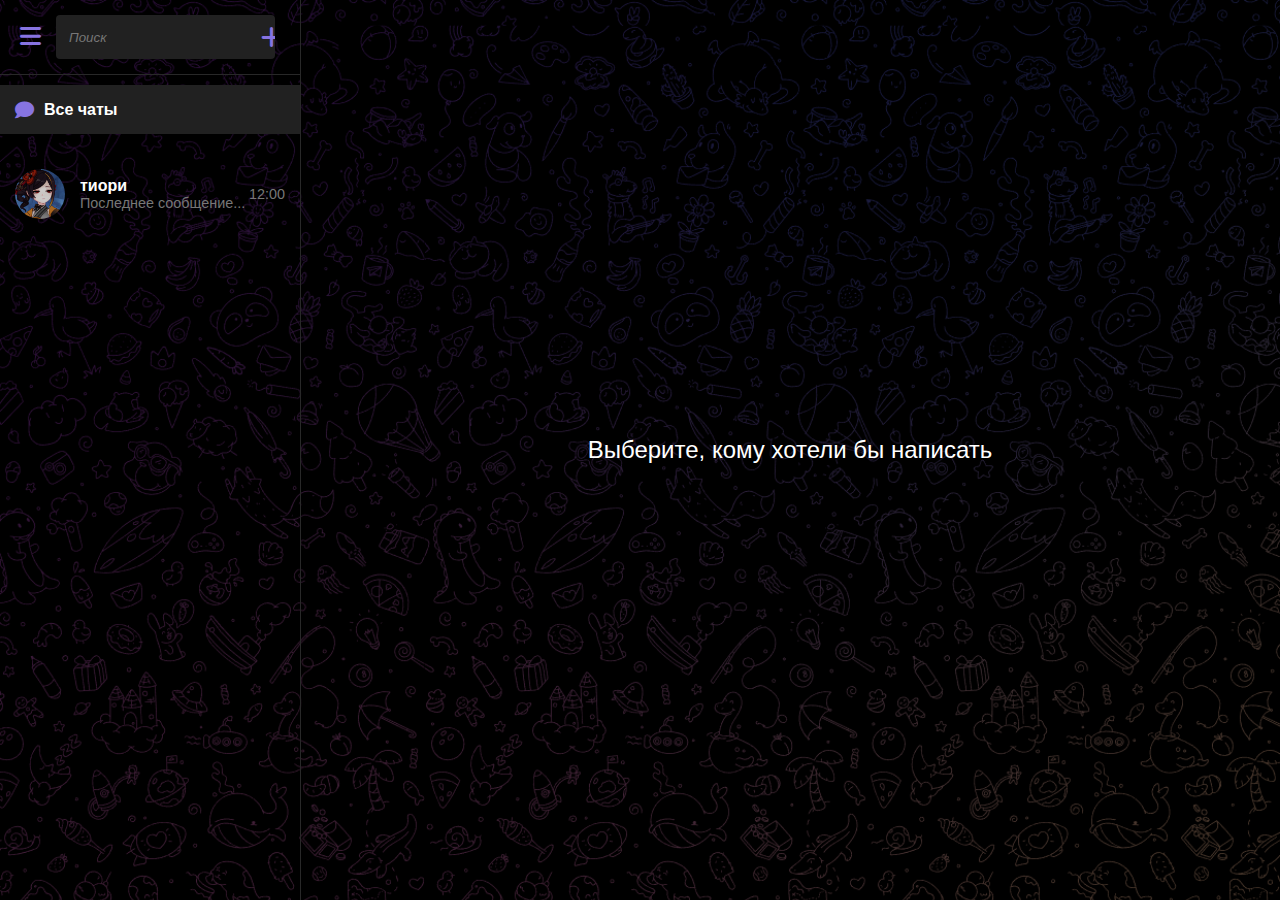
==== frontend/index.html @ a30b1144 "fix" ====
<!DOCTYPE html>
<html lang="en">

<head>
    <meta charset="UTF-8">
    <meta name="viewport" content="width=device-width, initial-scale=1.0">
    <title>Сту Чат</title>
    <link rel="stylesheet" href="styles.css">
    <link rel="stylesheet" href="https://cdnjs.cloudflare.com/ajax/libs/font-awesome/6.0.0/css/all.min.css" integrity="sha512-9usAa10IRO0HhonpyAIVpjrylPvoDwiPUiKdWk5t3PyolY1cOd4DSE0Ga+ri4AuTroPR5aQvXU9xC6qOPnzFeg==" crossorigin="anonymous" referrerpolicy="no-referrer"
    />
</head>

<body>
    <div class="container">
        <aside class="sidebar">
            <div class="sidebar-header">
                <div class="menu-icon"><i class="fas fa-bars"></i></div>
                <div class="search-bar">
                    <input type="text" placeholder="Поиск">
                    <button class="create-chat-btn">
                        <i class="fas fa-plus"></i>
                    </button>
                </div>
            </div>

            <div class="chat-categories">
                <div class="category active" data-category="all">
                    <i class="fas fa-comment"></i>
                    <span>Все чаты</span>
                </div>
            </div>

            <div class="chat-list" data-category="all">
                <div class="chat-item active" data-chat-id="1" data-user-name="тиори" data-user-avatar="dChiori.jpg">
                    <div class="chat-avatar">
                        <img src="dChiori.jpg" alt="нет фото">
                    </div>
                    <div class="chat-info">
                        <div class="chat-name">тиори</div>
                        <div class="chat-preview">Последнее сообщение...</div>
                    </div>
                    <div class="chat-time">12:00</div>
                </div>
            </div>

            <div class="chat-list hidden" data-category="personal">
                <div class="chat-item active" data-chat-id="1" data-user-name="Тестовый Чат" data-user-avatar="dChiori.jpg">
                    <div class="chat-avatar">
                        <img src="dChiori.jpg" alt="нет фото">
                    </div>
                    <div class="chat-info">
                        <div class="chat-name">Тестовый Чат</div>
                        <div class="chat-preview">Последнее сообщение...</div>
                    </div>
                    <div class="chat-time">12:00</div>
                </div>
            </div>
        </aside>

        <main class="chat-area hidden" data-chat-id="1">
            <div class="chat-header">
                <div class="chat-avatar">
                    <button2 id="openModalBtn">
                        <img src="" alt="Ничего" id="chat-user-avatar">
                    </button2>
                </div>
                <div class="chat-user-name" id="chat-user-name"></div>
            </div>

            <div class="message-container" id="message-container">
                <div class="message received">Привет!</div>
                <div class="message sent">Здарова!</div>
                <div class="message received">Как дела?</div>
                <div class="message sent">Норм, а у тебя?</div>
                <div class="message received">Привет!</div>
                <div class="message sent">Здарова!</div>
                <div class="message received">Как дела?</div>
                <div class="message sent">Норм, а у тебя?</div>
                <div class="message received">Привет!</div>
                <div class="message sent">Здарова!</div>
                <div class="message received">Как дела?</div>
                <div class="message sent">Норм, а у тебя?</div>
            </div>
            <div class="message-input">
                <input type="text" placeholder="Написать сообщение..." id="message-input">
                <button id="send-button"><i class="fas fa-paper-plane"></i></button>
            </div>
        </main>

        <!-- Модальное окно (перемещено вне <main>) -->
        <div id="myModal" class="modal">
            <div class="modal-content">
                <span class="close">&times;</span>
                <div class="modal-header">
                    <div class="modal-avatar">
                        <img src="" alt="Аватар" id="modal-user-avatar">
                    </div>
                    <div class="modal-header-info">
                        <div class="modal-username" id="modal-username">username</div>
                    </div>
                </div>
                <div class="modal-details">
                    <div class="modal-phone-container">
                        <i class="fas fa-phone"></i>
                        <div class="modal-phone" id="modal-phone">79999999999</div>
                    </div>
                </div>
            </div>
        </div>

        <link rel="stylesheet" href="https://cdnjs.cloudflare.com/ajax/libs/font-awesome/6.0.0/css/all.min.css" integrity="sha512-9usAa10IRO0HhonpyAIVpjrylPvoDwiPUiKdWk5t3PyolY1cOd4DSE0Ga+ri4AuTroPR5aQvXU9xC6qOPnzFeg==" crossorigin="anonymous" referrerpolicy="no-referrer"
        />

        <main class="empty-chat-area">
            <div class="empty-chat">
                Выберите, кому хотели бы написать
            </div>
        </main>
    </div>

    <div id="profile-modal" class="modal hidden">
        <div class="modal-content">
            <span class="close-modal">&times;</span>
            <div class="profile-info">
                <img id="profile-avatar" src="dChiori.jpg" alt="Аватар">
                <h2 id="profile-name"></h2>
                <p>Статус: Онлайн</p>
            </div>
        </div>
    </div>


    <script src="script.js"></script>
</body>

</html>
---- frontend/styles.css ----
body {
    font-family: sans-serif;
    margin: 0;
    padding: 0;
    background-color: #181818;
    color: #fff;
    overflow: hidden;
    display: flex;
    justify-content: center;
    align-items: center;
    min-height: 100vh;
    background-image: url("background.png");
    background-size: cover;
    background-repeat: no-repeat;
}

input:focus {
    outline: none;
}

* {
    animation: none !important;
}

.container {
    display: flex;
    height: 100vh;
    width: 100%;
    border-radius: 8px;
    box-shadow: 0 0 10px rgba(0, 0, 0, 0.3);
    overflow: hidden;
}

.sidebar {
    display: flex;
    flex-direction: column;
    border-right: 1px solid #282828;
    width: 300px;
    background-color: #21212100;
}

.sidebar-header {
    padding: 15px;
    display: flex;
    justify-content: space-between;
    align-items: center;
    border-bottom: 1px solid #282828;
}

.menu-icon {
    font-size: 1.5em;
    cursor: pointer;
    padding: 5px;
    color: #8774e1;
    transition: transform 0.3s ease-in-out;
}

.menu-icon:hover {
    transform: rotate(180deg);
}

.search-bar {
    flex-grow: 1;
    margin: 0 10px;
    display: flex;
    align-items: center;
    background-color: #212121;
    border-radius: 4px;
    padding: 5px;
    overflow: hidden;
    justify-content: space-between;
}

.search-bar input {
    flex-grow: 1;
    background-color: transparent;
    border: none;
    color: #fff;
    padding: 8px;
    font-style: italic;
}

.search-bar input::placeholder {
    color: #777;
    font-style: italic;
}

.create-chat-btn,
.message-input button {
    background-color: transparent;
    border: none;
    color: #8774e1;
    cursor: pointer;
    font-size: 1.5em;
    padding: 5px;
    transition: opacity 0.3s ease;
    display: flex;
    align-items: center;
    justify-content: center;
}

.create-chat-btn:hover {
    opacity: 0.7;
}

.chat-categories {
    padding: 10px 0;
}

.category {
    padding: 15px;
    cursor: pointer;
    display: flex;
    align-items: center;
    color: #fff;
    transition: background-color 0.3s, color 0.3s;
    font-weight: bold;
}

.category.active,
.category:hover {
    background-color: #212121;
    color: #fff;
}

.category i {
    margin-right: 10px;
    font-size: 1.2em;
    color: #8774e1;
}

.chat-list {
    flex-grow: 1;
    overflow-y: auto;
    /* Добавлено для скроллбара */
    padding: 10px 0;
}

.chat-list.hidden {
    display: none;
}

.chat-item {
    display: flex;
    align-items: center;
    padding: 15px;
    border-bottom: 1px solid #ff000000;
    cursor: pointer;
    transition: background-color 0.3s;
}

.chat-avatar {
    width: 50px;
    height: 50px;
    border-radius: 50%;
    overflow: hidden;
    margin-right: 15px;
}

.chat-avatar img {
    width: 100%;
    height: 100%;
    object-fit: cover;
}

.chat-info {
    flex-grow: 1;
}

.chat-name {
    font-weight: bold;
    color: #fff;
}

.chat-preview,
.chat-time {
    color: #777;
    font-size: 0.9em;
    overflow: hidden;
    text-overflow: ellipsis;
    white-space: nowrap;
}

.chat-area {
    flex-grow: 1;
    display: flex;
    flex-direction: column;
    justify-content: flex-start;
    color: #fff;
    font-size: 1em;
    position: relative;
    align-items: flex-start;
    max-width: none;
    margin: 0;
    height: 100%;
    padding: 0;
    border: none;
}

.chat-area.hidden {
    display: none;
}

.chat-header {
    display: flex;
    align-items: center;
    padding: 10px;
    border-bottom: 1px solid #212121;
    width: 100%;
    box-sizing: border-box;
    position: relative;
    background-color: #21212100;
}

.chat-header .chat-avatar {
    width: 40px;
    height: 40px;
    border-radius: 50%;
    overflow: hidden;
    margin-right: 10px;
}

.chat-header .chat-avatar img {
    width: 100%;
    height: 100%;
    object-fit: cover;
}

.chat-header .chat-user-name {
    font-weight: bold;
    color: #fff;
}

.back-button:hover {
    background-color: #8774e1;
}

.message-container {
    flex-grow: 1;
    overflow-y: auto;
    /* Добавлено для скроллбара */
    padding: 20px;
    box-sizing: border-box;
    width: 100%;
    height: calc(100vh - 150px);
    /* Фиксированная высота */
    display: flex;
    flex-direction: column;
    gap: 10px;
    /* Отступ между сообщениями */
}

.message {
    padding: 10px 15px;
    border-radius: 15px;
    max-width: 70%;
    /* Ограничиваем ширину сообщений */
    word-wrap: break-word;
    /* Перенос текста */
    overflow-wrap: break-word;
    /* Перенос текста */
    white-space: pre-wrap;
    /* Разрешаем перенос текста с сохранением пробелов и переносов строк */
    position: relative;
    box-shadow: 0 2px 4px rgba(0, 0, 0, 0.1);
    /* Тень для сообщений */
}

.message.sent {
    align-self: flex-end;
    /* Выравниваем справа */
    background-color: #8774e1;
    /* Фиолетовый фон */
    color: #fff;
    /* Белый текст */
    border-bottom-right-radius: 5px;
    /* Скругление угла */
}

.message.received {
    align-self: flex-start;
    /* Выравниваем слева */
    background-color: #212121;
    /* Тёмный фон */
    color: #fff;
    /* Белый текст */
    border-bottom-left-radius: 5px;
    /* Скругление угла */
}

.message-input {
    display: flex;
    align-items: center;
    padding: 10px;
    background-color: #212121;
    border-radius: 4px;
    position: fixed;
    /* Фиксируем внизу */
    bottom: 0;
    left: 300px;
    /* Отступ слева, чтобы не перекрывать боковую панель */
    width: calc(100% - 300px);
    /* Ширина с учётом боковой панели */
    box-sizing: border-box;
}

.message-input input {
    flex-grow: 1;
    padding: 10px;
    border: none;
    border-radius: 4px;
    margin-right: 10px;
    background-color: #212121;
    color: #ffffff;
}

.message-input button {
    padding: 10px 15px;
    border: none;
    border-radius: 4px;
    background-color: #8774e1;
    color: #ffffff;
    cursor: pointer;
}

.message-input button:hover {
    background-color: #6b5bbd;
}

button2 {
    background-color: transparent;
    border: none;
    padding: 0;
    margin: 0;
    cursor: pointer;
}

button2:hover {
    opacity: 0.8;
}

button2:focus {
    outline: none;
}

.modal {
    display: none;
    position: fixed;
    z-index: 1000;
    left: 0;
    top: 0;
    width: 100%;
    height: 100%;
    overflow: auto;
    background-color: rgba(0, 0, 0, 0.4);
    justify-content: center;
    align-items: center;
}

.modal.hidden {
    display: none;
}

.modal-content {
    background-color: #fff;
    margin: 10% auto;
    padding: 20px;
    border-radius: 8px;
    width: 80%;
    max-width: 400px;
    box-shadow: 0 4px 8px rgba(0, 0, 0, 0.1);
}

.close {
    color: #aaa;
    float: right;
    font-size: 28px;
    font-weight: bold;
    cursor: pointer;
}

.close:hover,
.close:focus {
    color: black;
    text-decoration: none;
}

.modal-header {
    display: flex;
    align-items: center;
    padding-bottom: 15px;
    border-bottom: 1px solid #eee;
}

.modal-avatar {
    width: 60px;
    height: 60px;
    border-radius: 50%;
    overflow: hidden;
    margin-right: 15px;
    flex-shrink: 0;
}

.modal-avatar img {
    width: 100%;
    height: 100%;
    object-fit: cover;
}

.modal-header-info {
    flex-grow: 1;
}

.modal-username {
    font-size: 18px;
    font-weight: bold;
    margin-bottom: 5px;
}

.modal-details {
    padding-top: 15px;
}

.modal-phone-container {
    display: flex;
    align-items: center;
    color: #555;
}

.modal-phone-container i {
    margin-right: 8px;
    color: #777;
}

.modal-phone {
    font-size: 16px;
}

.empty-chat-area {
    flex-grow: 1;
    display: flex;
    justify-content: center;
    align-items: center;
    color: #fff;
    font-size: 1.5em;
    position: absolute;
    top: 0;
    left: 300px;
    width: calc(100% - 300px);
    height: 100%;
}

.empty-chat-area.hidden {
    display: none;
}

.close-modal {
    position: absolute;
    top: 10px;
    right: 10px;
    font-size: 1.5em;
    cursor: pointer;
    color: #8774e1;
}

.profile-info img {
    width: 100px;
    height: 100px;
    border-radius: 50%;
    margin-bottom: 10px;
}

.profile-info h2 {
    margin: 10px 0;
    color: #fff;
}

.profile-info p {
    color: #777;
}

.modal-content {
    background-color: #212121;
    padding: 20px;
    border-radius: 8px;
    width: 300px;
    text-align: center;
    position: relative;
}
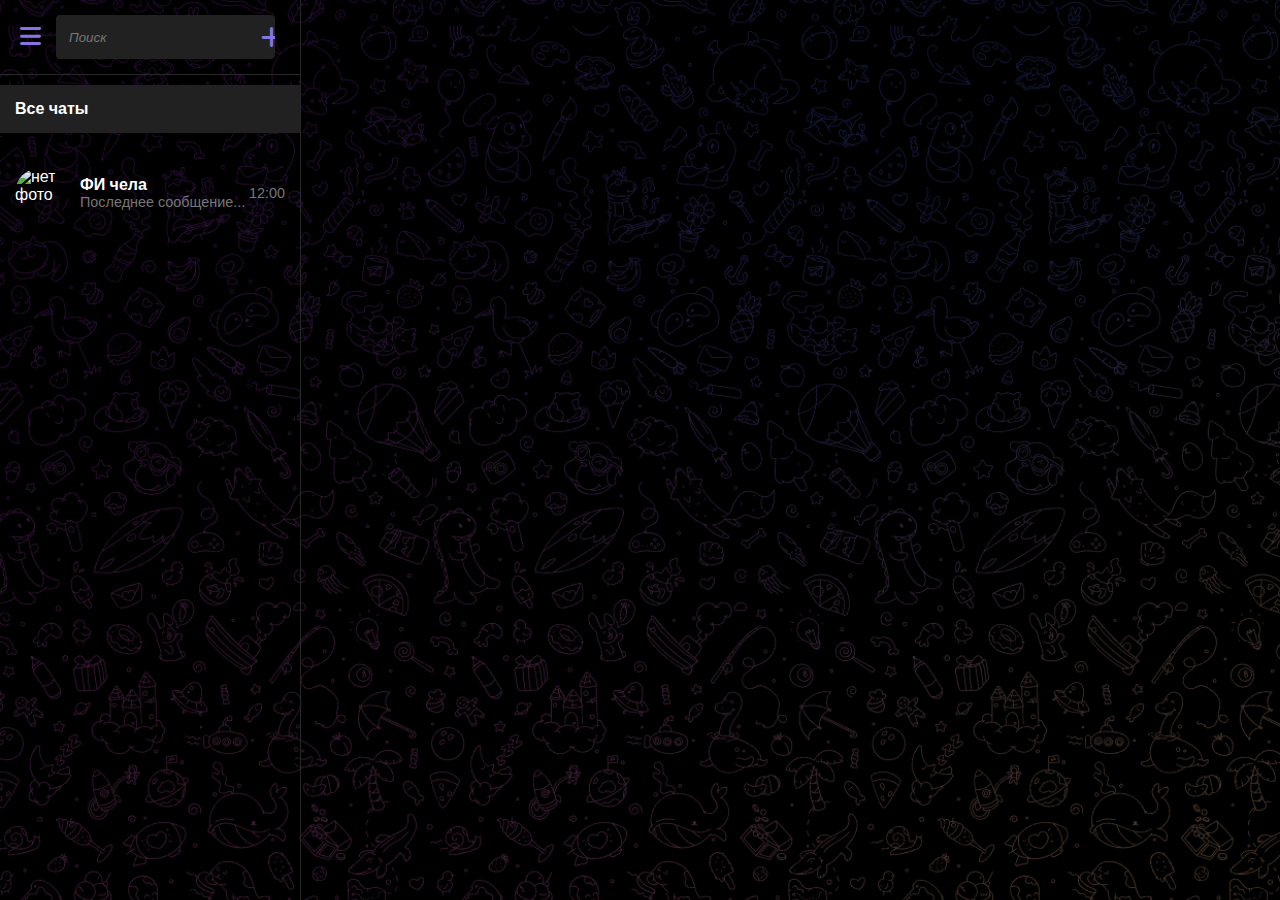
==== commit ed03aa8b: "итоговый вариант к которому я не буду прикасаться index.html 1 .html не трогать" ====
--- a/frontend/index.html
+++ b/frontend/index.html
@@ -14,44 +14,36 @@
     <div class="container">
         <aside class="sidebar">
             <div class="sidebar-header">
-                <div class="menu-icon"><i class="fas fa-bars"></i></div>
+
+                <button2 class="menu-icon">
+                    <i class="fas fa-bars"></i>
+                </button2>
                 <div class="search-bar">
                     <input type="text" placeholder="Поиск">
-                    <button class="create-chat-btn">
+                    <button2 class="create-chat-btn">
                         <i class="fas fa-plus"></i>
-                    </button>
+                    </button2>
                 </div>
             </div>
 
             <div class="chat-categories">
                 <div class="category active" data-category="all">
-                    <i class="fas fa-comment"></i>
+                    <i class="modal hidden">></i>
                     <span>Все чаты</span>
                 </div>
             </div>
 
             <div class="chat-list" data-category="all">
-                <div class="chat-item active" data-chat-id="1" data-user-name="тиори" data-user-avatar="dChiori.jpg">
+                <div class="chat-item active" data-chat-id="1" data-user-name="ФИ чела" data-user-avatar="">
                     <div class="chat-avatar">
-                        <img src="dChiori.jpg" alt="нет фото">
+                        <img src="" alt="нет фото">
                     </div>
                     <div class="chat-info">
-                        <div class="chat-name">тиори</div>
+                        <div class="chat-name">ФИ чела</div>
+                        <!-- эту хуйню тоже если надо -->
                         <div class="chat-preview">Последнее сообщение...</div>
                     </div>
-                    <div class="chat-time">12:00</div>
-                </div>
-            </div>
-
-            <div class="chat-list hidden" data-category="personal">
-                <div class="chat-item active" data-chat-id="1" data-user-name="Тестовый Чат" data-user-avatar="dChiori.jpg">
-                    <div class="chat-avatar">
-                        <img src="dChiori.jpg" alt="нет фото">
-                    </div>
-                    <div class="chat-info">
-                        <div class="chat-name">Тестовый Чат</div>
-                        <div class="chat-preview">Последнее сообщение...</div>
-                    </div>
+                    <!-- время сами удалите если надо -->
                     <div class="chat-time">12:00</div>
                 </div>
             </div>
@@ -61,25 +53,15 @@
             <div class="chat-header">
                 <div class="chat-avatar">
                     <button2 id="openModalBtn">
-                        <img src="" alt="Ничего" id="chat-user-avatar">
+                        <!-- Кнопка для открытия модального окна по аватарке -->
+                        <img src="" alt="нет фото" id="chat-user-avatar">
                     </button2>
                 </div>
                 <div class="chat-user-name" id="chat-user-name"></div>
             </div>
 
             <div class="message-container" id="message-container">
-                <div class="message received">Привет!</div>
-                <div class="message sent">Здарова!</div>
-                <div class="message received">Как дела?</div>
-                <div class="message sent">Норм, а у тебя?</div>
-                <div class="message received">Привет!</div>
-                <div class="message sent">Здарова!</div>
-                <div class="message received">Как дела?</div>
-                <div class="message sent">Норм, а у тебя?</div>
-                <div class="message received">Привет!</div>
-                <div class="message sent">Здарова!</div>
-                <div class="message received">Как дела?</div>
-                <div class="message sent">Норм, а у тебя?</div>
+
             </div>
             <div class="message-input">
                 <input type="text" placeholder="Написать сообщение..." id="message-input">
@@ -87,8 +69,8 @@
             </div>
         </main>
 
-        <!-- Модальное окно (перемещено вне <main>) -->
-        <div id="myModal" class="modal">
+        <!-- Модальное окно (myModal) -->
+        <div id="myModal" class="modal hidden">
             <div class="modal-content">
                 <span class="close">&times;</span>
                 <div class="modal-header">
@@ -96,7 +78,7 @@
                         <img src="" alt="Аватар" id="modal-user-avatar">
                     </div>
                     <div class="modal-header-info">
-                        <div class="modal-username" id="modal-username">username</div>
+                        <div class="modal-username" id="modal-username">хуй</div>
                     </div>
                 </div>
                 <div class="modal-details">
@@ -107,30 +89,46 @@
                 </div>
             </div>
         </div>
+        <!-- Модальное окно для меню (menuModal) -->
+        <div id="menuModal" class="modal hidden">
+            <div class="modal-content">
+                <span class="close">&times;</span>
+                <div class="modal-header">
+                    <div class="modal-avatar">
+                        <img src="" alt="Аватар" id="menu-modal-user-avatar">
+                    </div>
+                    <!-- Кнопка выбора фото профиля под аватаркой -->
+                    <input type="file" id="profile-photo-input" accept="image/*" style="display: none;">
+                    <button id="change-photo-btn">Выбрать фото</button>
+                    <div class="modal-header-info">
+                        <div class="modal-username" id="menu-modal-username">СЮДА ЮЗЕР ПИДОРА ИЗ БД</div>
+                    </div>
+                </div>
+                <div class="modal-details">
+                    <div class="modal-phone-container">
+                        <i class="fas fa-phone"></i>
+                        <div class="modal-phone" id="modal-phone">а сюда его номер</div>
+                    </div>
+                    <!-- 
+                </div>
+                Добавляем элементы для выбора темы
+                <div class="theme-selector">
+                    <label for="theme-color">Выберите цвет темы:</label>
+                    <input type="color" id="theme-color" value="#8774e1">
+                     Значение по умолчанию 
+                </div>
+                -->
+                </div>
+            </div>
 
-        <link rel="stylesheet" href="https://cdnjs.cloudflare.com/ajax/libs/font-awesome/6.0.0/css/all.min.css" integrity="sha512-9usAa10IRO0HhonpyAIVpjrylPvoDwiPUiKdWk5t3PyolY1cOd4DSE0Ga+ri4AuTroPR5aQvXU9xC6qOPnzFeg==" crossorigin="anonymous" referrerpolicy="no-referrer"
-        />
+            <main class="empty-chat-area">
+                <div class="empty-chat">
+                    Выберите, кому хотели бы написать
+                </div>
+            </main>
+        </div>
 
-        <main class="empty-chat-area">
-            <div class="empty-chat">
-                Выберите, кому хотели бы написать
-            </div>
-        </main>
-    </div>
-
-    <div id="profile-modal" class="modal hidden">
-        <div class="modal-content">
-            <span class="close-modal">&times;</span>
-            <div class="profile-info">
-                <img id="profile-avatar" src="dChiori.jpg" alt="Аватар">
-                <h2 id="profile-name"></h2>
-                <p>Статус: Онлайн</p>
-            </div>
-        </div>
-    </div>
-
-
-    <script src="script.js"></script>
+        <script src="script.js"></script>
 </body>
 
 </html>--- a/frontend/styles.css
+++ b/frontend/styles.css
@@ -486,4 +486,31 @@
     width: 300px;
     text-align: center;
     position: relative;
+}
+
+
+/* Стили для выбора фото профиля */
+
+#change-photo-btn {
+    background-color: #8774e1;
+    color: #fff;
+    border: none;
+    padding: 1px 5px;
+    border-radius: 6px;
+    cursor: pointer;
+    margin-top: 5px;
+}
+
+
+/* Стили для выбора темы */
+
+.theme-selector {
+    margin-top: 10px;
+    text-align: center;
+}
+
+#theme-select {
+    padding: 5px;
+    border-radius: 4px;
+    border: 1px solid #ccc;
 }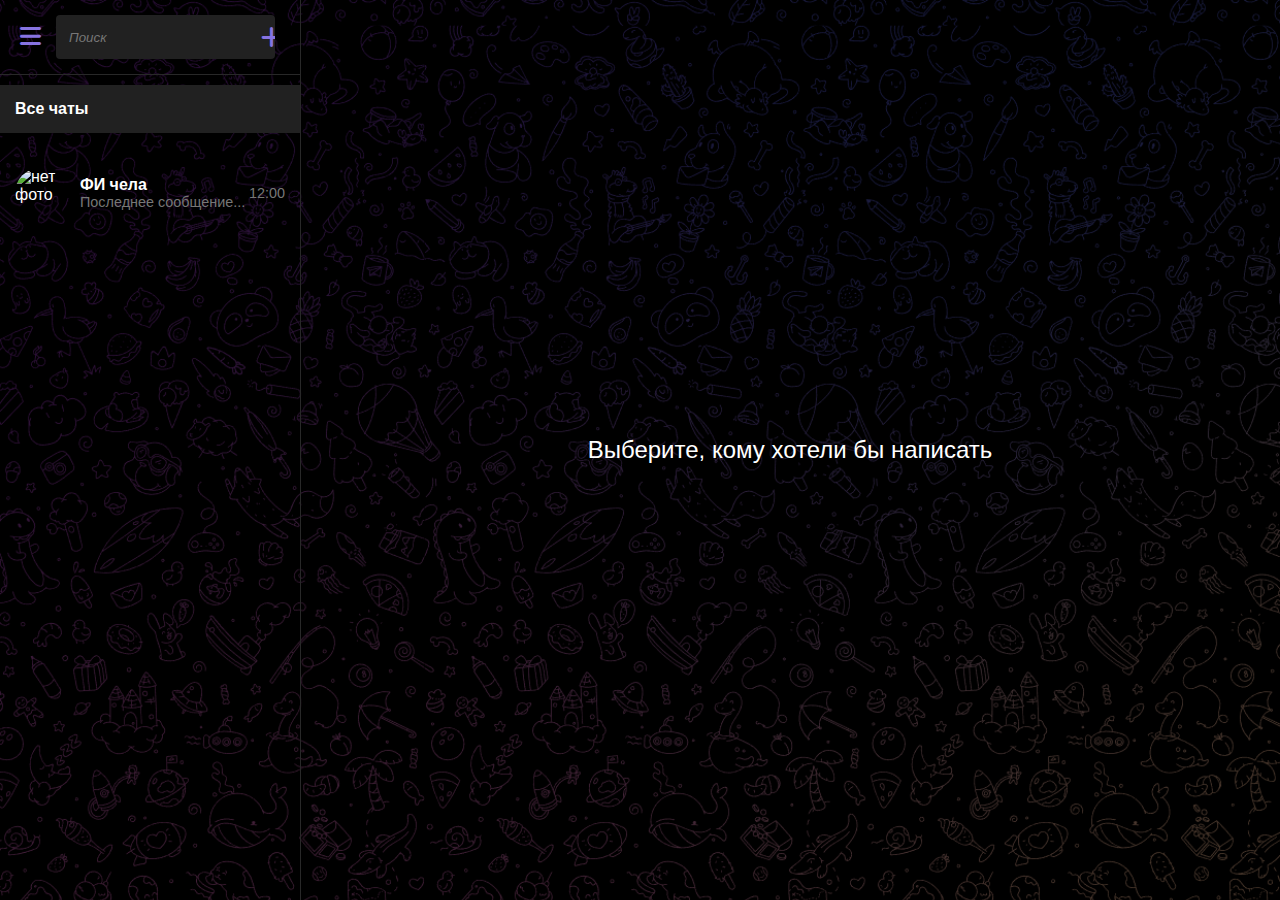
==== commit b1962356: "зайбался" ====
--- a/frontend/index.html
+++ b/frontend/index.html
@@ -48,6 +48,11 @@
                 </div>
             </div>
         </aside>
+        <main class="empty-chat-area">
+            <div class="empty-chat">
+                Выберите, кому хотели бы написать
+            </div>
+        </main>
 
         <main class="chat-area hidden" data-chat-id="1">
             <div class="chat-header">
@@ -68,7 +73,6 @@
                 <button id="send-button"><i class="fas fa-paper-plane"></i></button>
             </div>
         </main>
-
         <!-- Модальное окно (myModal) -->
         <div id="myModal" class="modal hidden">
             <div class="modal-content">
@@ -78,13 +82,18 @@
                         <img src="" alt="Аватар" id="modal-user-avatar">
                     </div>
                     <div class="modal-header-info">
-                        <div class="modal-username" id="modal-username">хуй</div>
+                        <div class="modal-username" id="modal-username">СЮДА ЮЗЕР ПИДОРА ИЗ БД</div>
                     </div>
                 </div>
                 <div class="modal-details">
                     <div class="modal-phone-container">
                         <i class="fas fa-phone"></i>
                         <div class="modal-phone" id="modal-phone">79999999999</div>
+                    </div>
+
+                    <div class="about-me-container">
+                        <label for="about-me">О себе:</label>
+                        <!-- подгруз инфы о человеке -->
                     </div>
                 </div>
             </div>
@@ -107,28 +116,21 @@
                 <div class="modal-details">
                     <div class="modal-phone-container">
                         <i class="fas fa-phone"></i>
-                        <div class="modal-phone" id="modal-phone">а сюда его номер</div>
+                        <div class="modal-phone" id="modal-phone">79999999999</div>
                     </div>
-                    <!-- 
+
+                    <div class="about-me-container">
+                        <label for="about-me">О себе:</label>
+                        <!-- подгруз инфы о себе и сохранение сразу -->
+                        <textarea id="about-me" rows="4" cols="30"></textarea>
+                    </div>
                 </div>
-                Добавляем элементы для выбора темы
-                <div class="theme-selector">
-                    <label for="theme-color">Выберите цвет темы:</label>
-                    <input type="color" id="theme-color" value="#8774e1">
-                     Значение по умолчанию 
-                </div>
-                -->
-                </div>
-            </div>
 
-            <main class="empty-chat-area">
-                <div class="empty-chat">
-                    Выберите, кому хотели бы написать
-                </div>
-            </main>
-        </div>
 
-        <script src="script.js"></script>
+
+
+
+                <script src="script.js"></script>
 </body>
 
 </html>--- a/frontend/styles.css
+++ b/frontend/styles.css
@@ -513,4 +513,25 @@
     padding: 5px;
     border-radius: 4px;
     border: 1px solid #ccc;
+}
+
+.about-me-container textarea {
+    padding: 5px;
+    border-radius: 4px;
+    border: 1px solid transparent;
+    /* Делаем рамку прозрачной */
+    width: 100%;
+    box-sizing: border-box;
+    /* Чтобы padding не увеличивал ширину */
+    background-color: transparent;
+    /* Делаем фон прозрачным */
+    resize: none;
+    /* Запрещаем изменение размера */
+    color: #fff;
+    /* Устанавливаем цвет текста (например, белый) */
+}
+
+.about-me-container textarea:focus {
+    outline: none;
+    /* Убираем обводку при фокусе */
 }